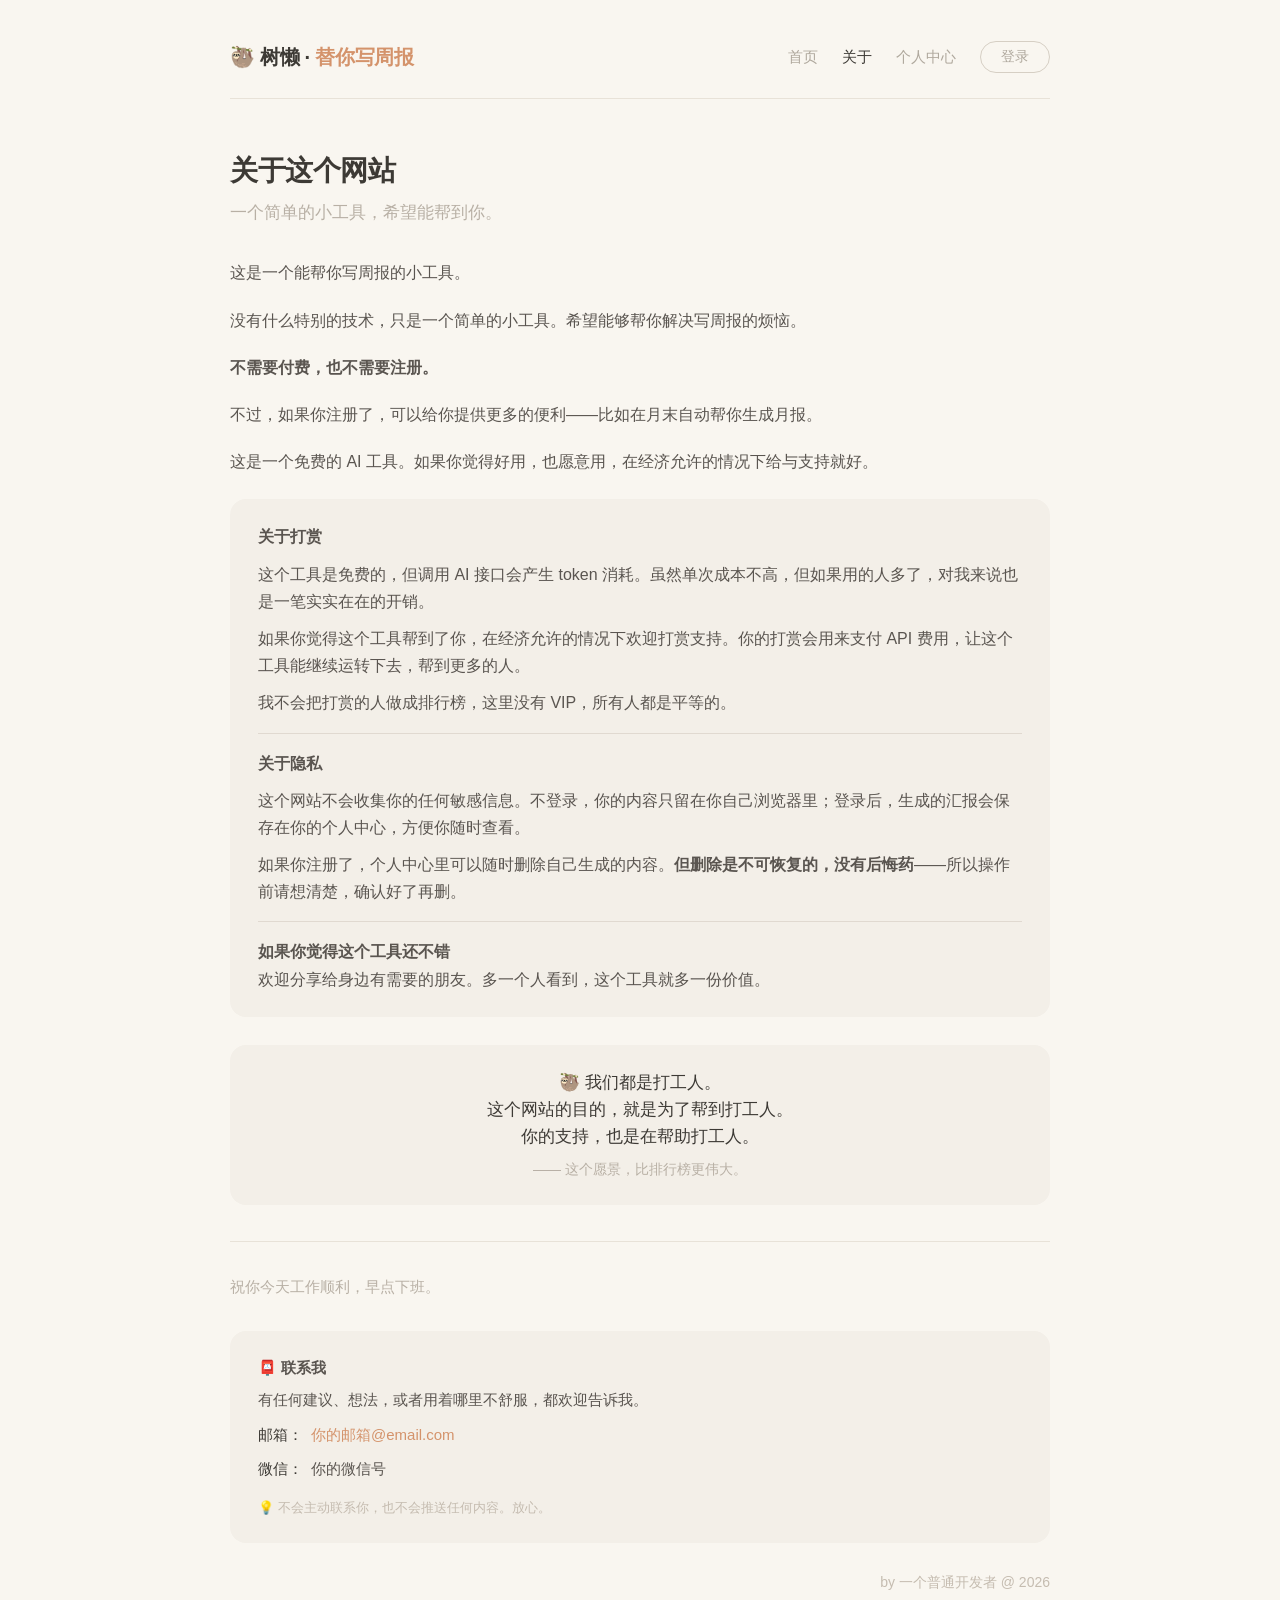
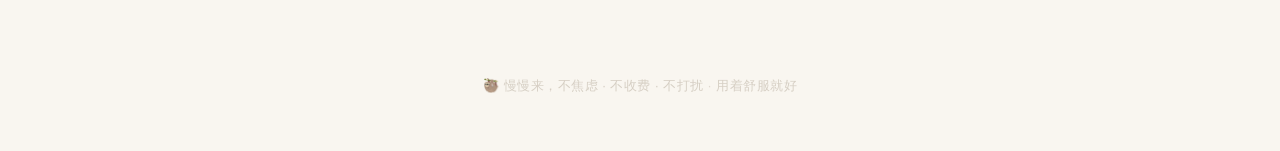
==== about.html @ b50346f1 "first commit" ====
<!DOCTYPE html>
<html lang="zh-CN">
<head>
    <meta charset="UTF-8" />
    <meta name="viewport" content="width=device-width, initial-scale=1.0" />
    <title>关于 · 树懒</title>
    <link rel="stylesheet" href="css/common.css" />
    <style>
        .about-section {
            padding: 48px 0 20px;
        }
        .about-section h1 {
            font-size: 28px;
            font-weight: 600;
            color: var(--text);
            letter-spacing: -0.5px;
        }
        .about-section .sub {
            font-size: 17px;
            color: var(--text-muted);
            margin-top: 4px;
            margin-bottom: 32px;
        }
        .about-section p {
            font-size: 16px;
            color: var(--text-secondary);
            margin-bottom: 20px;
        }
        .about-section .quote {
            background: var(--bg-soft);
            border-radius: 16px;
            padding: 24px 28px;
            margin: 28px 0 32px;
            font-size: 17px;
            color: var(--text);
            font-weight: 500;
            text-align: center;
            line-height: 1.6;
        }
        .about-section .quote small {
            display: block;
            margin-top: 8px;
            font-weight: 400;
            color: var(--text-muted);
            font-size: 14px;
        }
        .about-section .divider {
            border: none;
            border-top: 1px solid var(--border);
            margin: 36px 0 32px;
        }
        .about-section .highlight {
            background: var(--bg-soft);
            border-radius: 16px;
            padding: 24px 28px;
            margin: 24px 0 20px;
        }
        .about-section .highlight p {
            margin-bottom: 10px;
        }
        .about-section .highlight p:last-child {
            margin-bottom: 0;
        }
        .contact-box {
            background: var(--bg-soft);
            border-radius: 16px;
            padding: 24px 28px;
            margin-top: 32px;
        }
        .contact-box p {
            font-size: 15px;
            color: var(--text-secondary);
            margin-bottom: 6px;
        }
        .contact-box .contact-item {
            display: flex;
            align-items: center;
            gap: 8px;
            font-size: 15px;
            color: var(--text-secondary);
            padding: 4px 0;
        }
        .contact-box .contact-item strong {
            color: var(--text);
            font-weight: 500;
        }
        .contact-box .contact-item a {
            color: var(--primary);
            text-decoration: none;
        }
        .contact-box .contact-item a:hover {
            text-decoration: underline;
        }
        .contact-box .note {
            font-size: 13px;
            color: var(--text-light);
            margin-top: 12px;
        }

        @media (max-width: 500px) {
            .about-section h1 {
                font-size: 24px;
            }
            .about-section .quote {
                padding: 18px 20px;
                font-size: 15px;
            }
            .contact-box {
                padding: 18px 20px;
            }
            .about-section .highlight {
                padding: 18px 20px;
            }
        }
    </style>
</head>
<body>

    <div class="container">

        <!-- ===== 顶部导航 ===== -->
        <nav class="navbar">
            <div class="logo"><a href="index.html">🦥 树懒 · <span>替你写周报</span></a></div>
            <div class="nav-links">
                <a href="index.html">首页</a>
                <a href="about.html" class="active">关于</a>
                <a href="profile.html">个人中心</a>
                <button class="btn-login" id="loginBtn">登录</button>
            </div>
        </nav>

        <!-- ===== 关于内容 ===== -->
        <div class="about-section">

            <h1>关于这个网站</h1>
            <p class="sub">一个简单的小工具，希望能帮到你。</p>

            <p>这是一个能帮你写周报的小工具。</p>
            <p>没有什么特别的技术，只是一个简单的小工具。希望能够帮你解决写周报的烦恼。</p>

            <p><strong>不需要付费，也不需要注册。</strong></p>
            <p>不过，如果你注册了，可以给你提供更多的便利——比如在月末自动帮你生成月报。</p>
            <p>这是一个免费的 AI 工具。如果你觉得好用，也愿意用，在经济允许的情况下给与支持就好。</p>

            <div class="highlight">
                <p><strong>关于打赏</strong></p>
                <p>这个工具是免费的，但调用 AI 接口会产生 token 消耗。虽然单次成本不高，但如果用的人多了，对我来说也是一笔实实在在的开销。</p>
                <p>如果你觉得这个工具帮到了你，在经济允许的情况下欢迎打赏支持。你的打赏会用来支付 API 费用，让这个工具能继续运转下去，帮到更多的人。</p>
                <p>我不会把打赏的人做成排行榜，这里没有 VIP，所有人都是平等的。</p>

                <p style="margin-top:16px;padding-top:16px;border-top:1px solid #E0D9D0;"><strong>关于隐私</strong></p>
                <p>这个网站不会收集你的任何敏感信息。不登录，你的内容只留在你自己浏览器里；登录后，生成的汇报会保存在你的个人中心，方便你随时查看。</p>
                <p>如果你注册了，个人中心里可以随时删除自己生成的内容。<strong>但删除是不可恢复的，没有后悔药</strong>——所以操作前请想清楚，确认好了再删。</p>

                <p style="margin-top:16px;padding-top:16px;border-top:1px solid #E0D9D0;"><strong>如果你觉得这个工具还不错</strong><br />欢迎分享给身边有需要的朋友。多一个人看到，这个工具就多一份价值。</p>
            </div>

            <div class="quote">
                🦥 我们都是打工人。<br />
                这个网站的目的，就是为了帮到打工人。<br />
                你的支持，也是在帮助打工人。
                <small>—— 这个愿景，比排行榜更伟大。</small>
            </div>

            <hr class="divider" />

            <p style="color:var(--text-muted); font-size:15px;">
                祝你今天工作顺利，早点下班。
            </p>

            <div class="contact-box">
                <p><strong>📮 联系我</strong></p>
                <p>有任何建议、想法，或者用着哪里不舒服，都欢迎告诉我。</p>
                <div class="contact-item">
                    <strong>邮箱：</strong> <a href="mailto:你的邮箱@email.com">你的邮箱@email.com</a>
                </div>
                <div class="contact-item">
                    <strong>微信：</strong> 你的微信号
                </div>
                <div class="note">💡 不会主动联系你，也不会推送任何内容。放心。</div>
            </div>

            <p style="text-align:right;color:var(--text-light);font-size:14px;margin-top:28px;">
                by 一个普通开发者 @ 2026
            </p>

        </div>

        <!-- ===== 底部 ===== -->
        <div class="footer-motto">
            🦥 慢慢来，不焦虑 · 不收费 · 不打扰
            <span>·</span> 用着舒服就好
        </div>

    </div>

    <!-- ===== 登录弹窗 ===== -->
    <div class="modal-overlay" id="loginModal">
        <div class="modal-box">
            <button class="close-btn" id="modalCloseBtn">✕</button>
            <h2 id="modalTitle">登录</h2>
            <div class="sub" id="modalSub">登录后，你的周报记录将保存在云端</div>
            <div id="loginPanel">
                <div class="form-group">
                    <label>邮箱</label>
                    <input type="email" id="loginEmail" placeholder="your@email.com" />
                </div>
                <div class="form-group">
                    <label>密码</label>
                    <input type="password" id="loginPassword" placeholder="至少8位" />
                </div>
                <button class="btn-primary" id="loginSubmitBtn">登录</button>
                <div class="switch-link">
                    还没账号？<a id="switchToRegister">去注册</a>
                </div>
                <div class="guest-hint">不登录也能正常使用所有功能</div>
            </div>
            <div id="registerPanel" style="display:none;">
                <div class="form-group">
                    <label>邮箱</label>
                    <input type="email" id="registerEmail" placeholder="your@email.com" />
                </div>
                <div class="form-group">
                    <label>密码（至少8位）</label>
                    <input type="password" id="registerPassword" placeholder="至少8位" />
                </div>
                <div class="form-group">
                    <label>重复密码</label>
                    <input type="password" id="registerPasswordConfirm" placeholder="再次输入密码" />
                </div>
                <button class="btn-primary" id="registerSubmitBtn">注册</button>
                <div class="switch-link">
                    已有账号？<a id="switchToLogin">去登录</a>
                </div>
                <div class="guest-hint">💡 我们将发送确认邮件到你的邮箱</div>
            </div>
        </div>
    </div>

    <script src="js/common.js"></script>
</body>
</html>
---- css/common.css ----
/* ========== CSS 变量 ========== */
:root {
    --bg: #F9F6F0;
    --bg-card: #FDFCFA;
    --bg-soft: #F3EFE8;
    --bg-hover: #F8F6F0;
    --text: #3D3A35;
    --text-secondary: #5A5550;
    --text-muted: #B8B0A5;
    --text-light: #C5BCB0;
    --text-lighter: #AFA89D;
    --border: #E8E2D8;
    --border-light: #D6CFC4;
    --primary: #D4936B;
    --primary-hover: #C4835B;
    --btn-bg: #4A453F;
    --btn-hover: #3D3A35;
    --radius: 18px;
    --radius-sm: 12px;
    --radius-xs: 10px;
    --radius-full: 30px;
    --shadow: 0 24px 64px rgba(61, 58, 53, 0.1);
    --transition: 0.25s ease;
    --font: -apple-system, BlinkMacSystemFont, "Segoe UI", Roboto, "PingFang SC", "Microsoft YaHei", sans-serif;
    --container: 820px;
}

/* ========== 全局重置 ========== */
* {
    margin: 0;
    padding: 0;
    box-sizing: border-box;
}

body {
    font-family: var(--font);
    background-color: var(--bg);
    color: var(--text);
    line-height: 1.7;
    padding: 0 20px;
}

.container {
    max-width: var(--container);
    margin: 0 auto;
    padding: 20px 0 40px;
}

/* ========== 顶部导航 ========== */
.navbar {
    display: flex;
    justify-content: space-between;
    align-items: center;
    padding: 20px 0 24px;
    border-bottom: 1px solid var(--border);
    flex-wrap: wrap;
    gap: 12px;
}

.logo {
    font-size: 20px;
    font-weight: 600;
    color: var(--text);
    letter-spacing: -0.3px;
}

.logo span {
    color: var(--primary);
}

.logo a {
    text-decoration: none;
    color: inherit;
}

.nav-links {
    display: flex;
    align-items: center;
    gap: 24px;
    font-size: 15px;
    flex-wrap: wrap;
}

.nav-links a {
    color: var(--text-lighter);
    text-decoration: none;
    transition: color var(--transition);
}

.nav-links a:hover {
    color: var(--text);
}

.nav-links a.active {
    color: var(--text);
    font-weight: 500;
}

.nav-links .btn-login,
.nav-links .btn-logout {
    background: transparent;
    border: 1px solid var(--border-light);
    padding: 6px 20px;
    border-radius: 24px;
    font-size: 14px;
    color: var(--text-lighter);
    cursor: pointer;
    transition: all var(--transition);
    font-family: inherit;
}

.nav-links .btn-login:hover,
.nav-links .btn-logout:hover {
    border-color: var(--primary);
    color: var(--primary);
    background: #F8F0EA;
}

/* ========== 底部标语 ========== */
.footer-motto {
    text-align: center;
    padding: 40px 0 14px;
    font-size: 13px;
    color: var(--border-light);
    letter-spacing: 0.5px;
}

.footer-motto span {
    color: #E0D9D0;
}

/* ========== 登录弹窗 ========== */
.modal-overlay {
    position: fixed;
    top: 0;
    left: 0;
    width: 100%;
    height: 100%;
    background: rgba(61, 58, 53, 0.2);
    backdrop-filter: blur(6px);
    display: none;
    align-items: center;
    justify-content: center;
    z-index: 1000;
}

.modal-overlay.open {
    display: flex;
}

.modal-box {
    background: var(--bg-card);
    border-radius: 24px;
    padding: 40px 34px 34px;
    max-width: 400px;
    width: 100%;
    box-shadow: var(--shadow);
    position: relative;
    margin: 20px;
}

.modal-box .close-btn {
    position: absolute;
    top: 16px;
    right: 20px;
    font-size: 22px;
    color: var(--border-light);
    cursor: pointer;
    background: none;
    border: none;
    font-family: inherit;
    transition: color var(--transition);
}

.modal-box .close-btn:hover {
    color: var(--text-lighter);
}

.modal-box h2 {
    font-size: 22px;
    font-weight: 600;
    color: var(--text);
    margin-bottom: 4px;
}

.modal-box .sub {
    font-size: 14px;
    color: var(--text-muted);
    margin-bottom: 24px;
}

.modal-box .form-group {
    margin-bottom: 16px;
}

.modal-box .form-group label {
    display: block;
    font-size: 13px;
    color: var(--text-lighter);
    margin-bottom: 4px;
}

.modal-box .form-group input {
    width: 100%;
    padding: 12px 16px;
    border: 1.5px solid var(--border);
    border-radius: var(--radius-sm);
    font-size: 15px;
    font-family: inherit;
    transition: border-color var(--transition), box-shadow var(--transition);
    background: var(--bg-card);
    color: var(--text);
}

.modal-box .form-group input:focus {
    outline: none;
    border-color: var(--primary);
    box-shadow: 0 0 0 4px rgba(212, 147, 107, 0.08);
}

.modal-box .btn-primary {
    width: 100%;
    padding: 13px;
    background: var(--btn-bg);
    color: var(--bg-card);
    border: none;
    border-radius: 14px;
    font-size: 16px;
    font-weight: 500;
    cursor: pointer;
    font-family: inherit;
    transition: background var(--transition);
    margin-top: 4px;
}

.modal-box .btn-primary:hover {
    background: var(--btn-hover);
}

.modal-box .switch-link {
    text-align: center;
    margin-top: 16px;
    font-size: 14px;
    color: var(--text-muted);
}

.modal-box .switch-link a {
    color: var(--primary);
    cursor: pointer;
    text-decoration: none;
}

.modal-box .switch-link a:hover {
    text-decoration: underline;
}

.modal-box .guest-hint {
    text-align: center;
    margin-top: 20px;
    font-size: 13px;
    color: var(--text-light);
    border-top: 1px solid var(--border);
    padding-top: 20px;
}

/* ========== 复制按钮固定底部（首页输出卡片） ========== */
.output-card {
    display: flex;
    flex-direction: column;
}

.output-card .card-title {
    flex-shrink: 0;
}

.output-card .card-sub {
    flex-shrink: 0;
}

.output-card .card-body {
    flex: 1;
    min-height: 40px;
}

.output-card .btn-copy {
    flex-shrink: 0;
    margin-top: 14px;
}

/* ========== 复制按钮固定底部（个人中心版本卡片） ========== */
.record-body .version-card {
    display: flex;
    flex-direction: column;
}

.record-body .version-card .v-title {
    flex-shrink: 0;
}

.record-body .version-card .v-sub {
    flex-shrink: 0;
}

.record-body .version-card .v-content {
    flex: 1;
    min-height: 30px;
}

.record-body .version-card .btn-copy {
    flex-shrink: 0;
    margin-top: 12px;
}

/* ========== 响应式 ========== */
@media (max-width: 500px) {
    .navbar {
        padding: 14px 0 18px;
    }
    .nav-links {
        gap: 14px;
        font-size: 14px;
    }
    .modal-box {
        padding: 28px 20px 24px;
    }
}
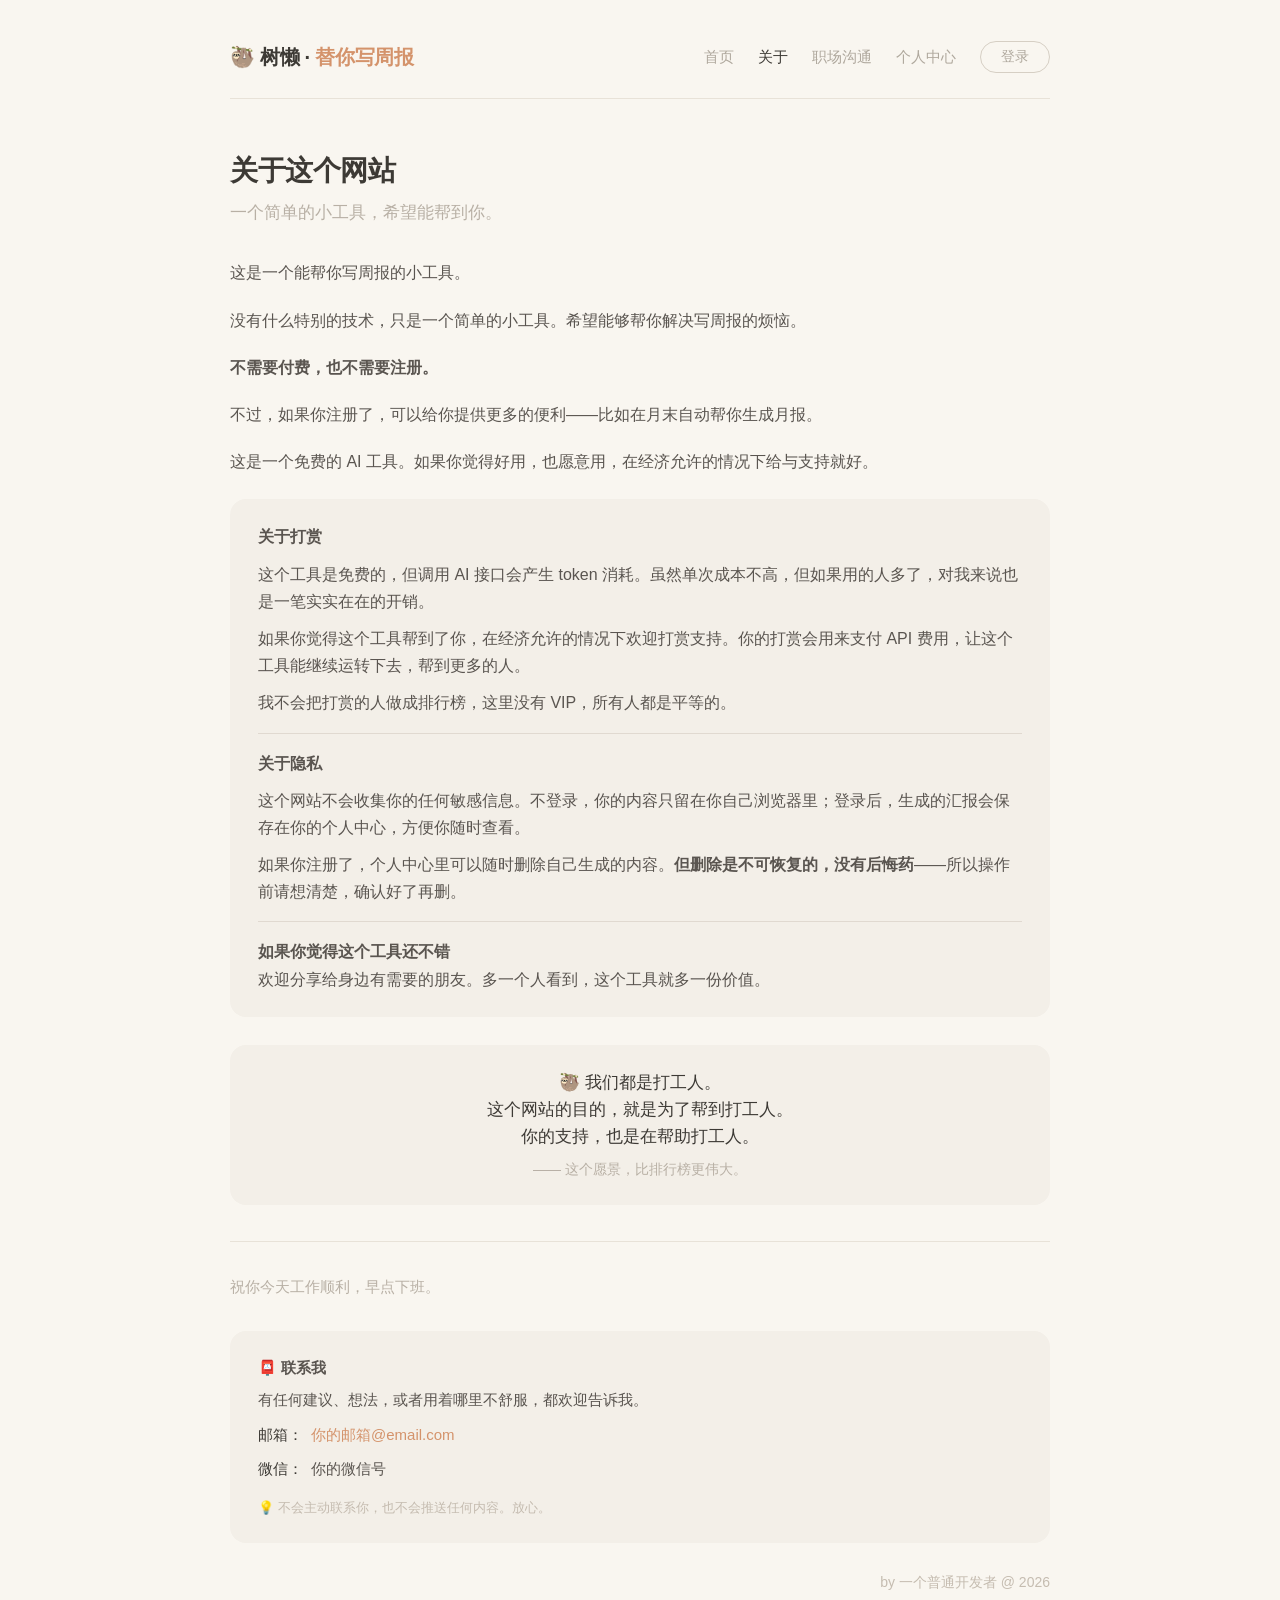
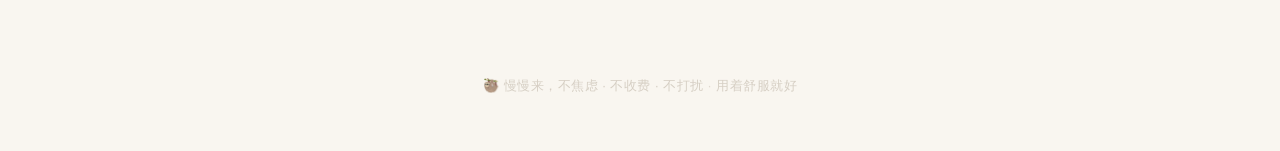
==== commit b2e4f272: "职场沟通" ====
--- a/about.html
+++ b/about.html
@@ -3,116 +3,23 @@
 <head>
     <meta charset="UTF-8" />
     <meta name="viewport" content="width=device-width, initial-scale=1.0" />
-    <title>关于 · 树懒</title>
+    <meta name="description" content="了解树懒的产品定位、使用方式和隐私说明，树懒是一款免费的 AI 周报生成工具，帮助你高效写周报。" />
+    <meta name="keywords" content="关于树懒, AI周报工具, 周报生成器介绍, 免费周报助手, 隐私说明" />
+    <meta name="author" content="树懒" />
+    <meta name="robots" content="index,follow" />
+    <meta name="theme-color" content="#F9F6F0" />
+    <meta property="og:title" content="关于树懒 | AI周报生成器" />
+    <meta property="og:description" content="了解树懒的定位、功能和隐私说明，帮助你更高效地写周报。" />
+    <meta property="og:type" content="website" />
+    <meta property="og:locale" content="zh_CN" />
+    <meta property="og:site_name" content="树懒 · 替你写周报" />
+    <meta name="twitter:card" content="summary" />
+    <meta name="twitter:title" content="关于树懒 | AI周报生成器" />
+    <meta name="twitter:description" content="了解树懒的定位、功能和隐私说明，帮助你更高效地写周报。" />
+    <title>关于树懒 | AI周报生成器</title>
+    <link rel="canonical" href="/about.html" />
     <link rel="stylesheet" href="css/common.css" />
-    <style>
-        .about-section {
-            padding: 48px 0 20px;
-        }
-        .about-section h1 {
-            font-size: 28px;
-            font-weight: 600;
-            color: var(--text);
-            letter-spacing: -0.5px;
-        }
-        .about-section .sub {
-            font-size: 17px;
-            color: var(--text-muted);
-            margin-top: 4px;
-            margin-bottom: 32px;
-        }
-        .about-section p {
-            font-size: 16px;
-            color: var(--text-secondary);
-            margin-bottom: 20px;
-        }
-        .about-section .quote {
-            background: var(--bg-soft);
-            border-radius: 16px;
-            padding: 24px 28px;
-            margin: 28px 0 32px;
-            font-size: 17px;
-            color: var(--text);
-            font-weight: 500;
-            text-align: center;
-            line-height: 1.6;
-        }
-        .about-section .quote small {
-            display: block;
-            margin-top: 8px;
-            font-weight: 400;
-            color: var(--text-muted);
-            font-size: 14px;
-        }
-        .about-section .divider {
-            border: none;
-            border-top: 1px solid var(--border);
-            margin: 36px 0 32px;
-        }
-        .about-section .highlight {
-            background: var(--bg-soft);
-            border-radius: 16px;
-            padding: 24px 28px;
-            margin: 24px 0 20px;
-        }
-        .about-section .highlight p {
-            margin-bottom: 10px;
-        }
-        .about-section .highlight p:last-child {
-            margin-bottom: 0;
-        }
-        .contact-box {
-            background: var(--bg-soft);
-            border-radius: 16px;
-            padding: 24px 28px;
-            margin-top: 32px;
-        }
-        .contact-box p {
-            font-size: 15px;
-            color: var(--text-secondary);
-            margin-bottom: 6px;
-        }
-        .contact-box .contact-item {
-            display: flex;
-            align-items: center;
-            gap: 8px;
-            font-size: 15px;
-            color: var(--text-secondary);
-            padding: 4px 0;
-        }
-        .contact-box .contact-item strong {
-            color: var(--text);
-            font-weight: 500;
-        }
-        .contact-box .contact-item a {
-            color: var(--primary);
-            text-decoration: none;
-        }
-        .contact-box .contact-item a:hover {
-            text-decoration: underline;
-        }
-        .contact-box .note {
-            font-size: 13px;
-            color: var(--text-light);
-            margin-top: 12px;
-        }
-
-        @media (max-width: 500px) {
-            .about-section h1 {
-                font-size: 24px;
-            }
-            .about-section .quote {
-                padding: 18px 20px;
-                font-size: 15px;
-            }
-            .contact-box {
-                padding: 18px 20px;
-            }
-            .about-section .highlight {
-                padding: 18px 20px;
-            }
-        }
-    </style>
+    <link rel="stylesheet" href="css/about.css" />
 </head>
 <body>
 
@@ -123,8 +30,7 @@
             <div class="logo"><a href="index.html">🦥 树懒 · <span>替你写周报</span></a></div>
             <div class="nav-links">
                 <a href="index.html">首页</a>
-                <a href="about.html" class="active">关于</a>
-                <a href="profile.html">个人中心</a>
+                <a href="about.html" class="active">关于</a>                <a href="communication.html">职场沟通</a>                <a href="profile.html">个人中心</a>
                 <button class="btn-login" id="loginBtn">登录</button>
             </div>
         </nav>
@@ -237,6 +143,16 @@
         </div>
     </div>
 
+    <script type="application/ld+json">
+    {
+        "@context": "https://schema.org",
+        "@type": "AboutPage",
+        "name": "关于树懒",
+        "description": "树懒是一款免费、便捷的 AI 周报生成工具，帮助职场人士高效制作周报和汇报。",
+        "url": "about.html"
+    }
+    </script>
     <script src="js/common.js"></script>
+    <script src="js/about.js"></script>
 </body>
 </html>
--- a/css/about.css
+++ b/css/about.css
@@ -0,0 +1,106 @@
+.about-section {
+    padding: 48px 0 20px;
+}
+.about-section h1 {
+    font-size: 28px;
+    font-weight: 600;
+    color: var(--text);
+    letter-spacing: -0.5px;
+}
+.about-section .sub {
+    font-size: 17px;
+    color: var(--text-muted);
+    margin-top: 4px;
+    margin-bottom: 32px;
+}
+.about-section p {
+    font-size: 16px;
+    color: var(--text-secondary);
+    margin-bottom: 20px;
+}
+.about-section .quote {
+    background: var(--bg-soft);
+    border-radius: 16px;
+    padding: 24px 28px;
+    margin: 28px 0 32px;
+    font-size: 17px;
+    color: var(--text);
+    font-weight: 500;
+    text-align: center;
+    line-height: 1.6;
+}
+.about-section .quote small {
+    display: block;
+    margin-top: 8px;
+    font-weight: 400;
+    color: var(--text-muted);
+    font-size: 14px;
+}
+.about-section .divider {
+    border: none;
+    border-top: 1px solid var(--border);
+    margin: 36px 0 32px;
+}
+.about-section .highlight {
+    background: var(--bg-soft);
+    border-radius: 16px;
+    padding: 24px 28px;
+    margin: 24px 0 20px;
+}
+.about-section .highlight p {
+    margin-bottom: 10px;
+}
+.about-section .highlight p:last-child {
+    margin-bottom: 0;
+}
+.contact-box {
+    background: var(--bg-soft);
+    border-radius: 16px;
+    padding: 24px 28px;
+    margin-top: 32px;
+}
+.contact-box p {
+    font-size: 15px;
+    color: var(--text-secondary);
+    margin-bottom: 6px;
+}
+.contact-box .contact-item {
+    display: flex;
+    align-items: center;
+    gap: 8px;
+    font-size: 15px;
+    color: var(--text-secondary);
+    padding: 4px 0;
+}
+.contact-box .contact-item strong {
+    color: var(--text);
+    font-weight: 500;
+}
+.contact-box .contact-item a {
+    color: var(--primary);
+    text-decoration: none;
+}
+.contact-box .contact-item a:hover {
+    text-decoration: underline;
+}
+.contact-box .note {
+    font-size: 13px;
+    color: var(--text-light);
+    margin-top: 12px;
+}
+
+@media (max-width: 500px) {
+    .about-section h1 {
+        font-size: 24px;
+    }
+    .about-section .quote {
+        padding: 18px 20px;
+        font-size: 15px;
+    }
+    .contact-box {
+        padding: 18px 20px;
+    }
+    .about-section .highlight {
+        padding: 18px 20px;
+    }
+}
